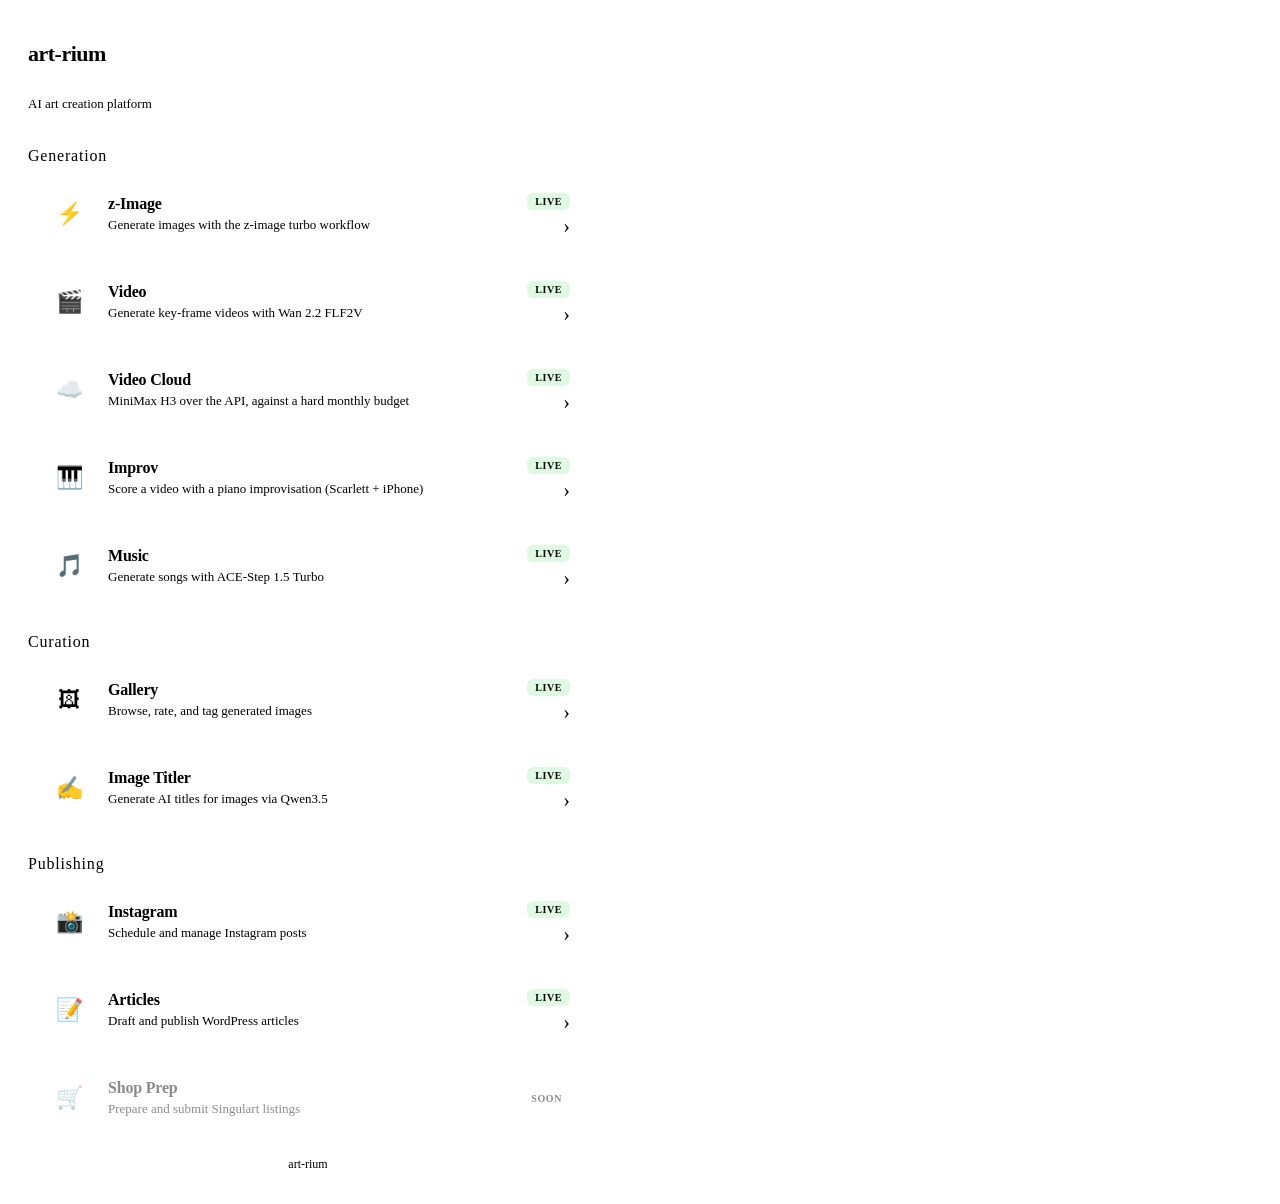
==== frontends/dashboard/index.html @ 9221c1ec "Apply the wand and the grain to the upscale, not underneath it The gallery's three post-passes stack" ====
<!DOCTYPE html>
<html lang="en">
<head>
  <meta charset="UTF-8">
  <meta name="viewport" content="width=device-width, initial-scale=1.0, viewport-fit=cover">
  <meta name="theme-color" content="#0a0a0c">
  <meta name="apple-mobile-web-app-capable" content="yes">
  <meta name="apple-mobile-web-app-status-bar-style" content="black-translucent">
  <meta name="apple-mobile-web-app-title" content="art-rium">
  <title>art-rium</title>
  <link rel="manifest" href="manifest.json">
  <link rel="stylesheet" href="/shared/shared.css">
  <style>
    .app {
      min-height: 100dvh;
      max-width: 600px;
      padding-bottom: calc(env(safe-area-inset-bottom) + 24px);
    }

    /* ── Header (delta from shared.css defaults — no divider on the hub page) ── */
    header {
      justify-content: space-between;
      padding: 18px 20px 14px;
      border-bottom: none;
    }

    .header-brand { display: flex; flex-direction: column; gap: 2px; }
    .header-brand h1 { font-size: 22px; font-weight: 800; letter-spacing: -0.5px; }
    .header-brand p  { font-size: 13px; color: var(--text-dim); }

    /* ── Main ── */
    main {
      flex: 1;
      padding: 8px 20px 0;
      display: flex;
      flex-direction: column;
      gap: 28px;
    }

    /* ── Section (delta from shared.css defaults) ── */
    .section-label { letter-spacing: 0.8px; margin-bottom: 10px; }

    /* ── Tool card ── */
    .tools-list { display: flex; flex-direction: column; gap: 10px; }

    .tool-card {
      display: flex;
      align-items: center;
      gap: 16px;
      background: var(--surface);
      border: 1.5px solid var(--border);
      border-radius: var(--radius);
      padding: 16px 18px;
      text-decoration: none;
      color: inherit;
      transition: border-color 0.15s, background 0.15s;
      -webkit-tap-highlight-color: transparent;
    }

    .tool-card.active {
      cursor: pointer;
      border-color: var(--border);
    }
    .tool-card.active:active {
      background: var(--surface2);
      border-color: var(--accent);
    }

    .tool-card.soon {
      opacity: 0.45;
      cursor: default;
    }

    .tool-icon {
      width: 46px; height: 46px;
      border-radius: 12px;
      display: flex; align-items: center; justify-content: center;
      font-size: 22px;
      background: var(--surface2);
      border: 1px solid var(--border);
      flex-shrink: 0;
      transition: background 0.15s, border-color 0.15s;
    }
    /* Active cards: subtle accent tint instead of a solid orange block. */
    .tool-card.active .tool-icon {
      background: var(--accent-soft);
      border-color: var(--accent-border);
    }

    .tool-body { flex: 1; min-width: 0; }
    .tool-name {
      font-size: 16px;
      font-weight: 700;
      letter-spacing: -0.2px;
      margin-bottom: 3px;
    }
    .tool-desc {
      font-size: 13px;
      color: var(--text-dim);
      line-height: 1.4;
    }

    .tool-meta { flex-shrink: 0; display: flex; flex-direction: column; align-items: flex-end; gap: 6px; }

    .badge {
      font-size: 10px;
      font-weight: 700;
      text-transform: uppercase;
      letter-spacing: 0.6px;
      padding: 3px 8px;
      border-radius: 6px;
    }
    .badge.live { background: rgba(50,215,75,0.15); color: var(--green); }
    .badge.soon { background: var(--surface2); color: var(--text-dim); }

    .tool-arrow {
      font-size: 20px;
      color: var(--accent);
      font-weight: 300;
      line-height: 1;
    }

    /* ── Footer ── */
    footer {
      padding: 20px 20px 0;
      font-size: 12px;
      color: var(--text-dim);
      text-align: center;
    }

    /* ── Comfy progress strip ── */
    #comfy-strip {
      display: none;
      flex-direction: column;
      gap: 5px;
      padding: 8px 20px 10px;
      border-bottom: 1px solid var(--border);
      flex-shrink: 0;
    }
    #comfy-strip.show { display: flex; }
    .comfy-row {
      display: flex;
      justify-content: space-between;
      align-items: center;
    }
    #comfy-label { font-size: 13px; color: var(--text-dim); font-weight: 500; }
    #comfy-steps { font-size: 12px; color: var(--text-dim); font-variant-numeric: tabular-nums; }
    .comfy-track { height: 2px; background: var(--surface2); border-radius: 2px; overflow: hidden; }
    #comfy-bar   { height: 100%; background: var(--accent); border-radius: 2px; width: 0%; transition: width 0.35s ease; }

    /* ── Auth panel ── */
    #auth-panel {
      display: none;
      background: var(--surface);
      border: 1.5px solid var(--border);
      border-radius: var(--radius);
      padding: 18px 20px;
      gap: 12px;
      flex-direction: column;
    }
    #auth-panel.show { display: flex; }
    #auth-panel h2 { font-size: 15px; font-weight: 600; }
    #auth-panel p  { font-size: 13px; color: var(--text-dim); line-height: 1.5; }

    .field { display: flex; flex-direction: column; gap: 7px; }
    .field label {
      font-size: 11px; font-weight: 700; color: var(--text-dim);
      text-transform: uppercase; letter-spacing: 0.7px;
    }
    .field input[type="password"] {
      width: 100%; background: var(--surface2); border: 1.5px solid var(--border);
      border-radius: 10px; color: var(--text); font-size: 16px;
      padding: 13px 14px; outline: none; font-family: inherit;
      transition: border-color 0.2s; -webkit-appearance: none;
    }
    .field input[type="password"]:focus { border-color: var(--accent); }

    .connect-btn {
      padding: 13px 16px; border-radius: var(--radius-pill);
      border: none; background: var(--accent);
      color: var(--on-accent); font-size: 15px; font-weight: 700;
      cursor: pointer; font-family: inherit; transition: all 0.13s;
      -webkit-tap-highlight-color: transparent;
    }
    .connect-btn:active { transform: scale(0.97); }
  </style>
</head>
<body>
<div class="app">

  <header>
    <div class="header-brand">
      <h1>art-rium</h1>
      <p>AI art creation platform</p>
    </div>
    <div class="dot" id="dot" style="opacity:0"></div>
  </header>

  <!-- Comfy progress strip — visible during active generation -->
  <div id="comfy-strip">
    <div class="comfy-row">
      <span id="comfy-label">Generating…</span>
      <span id="comfy-steps"></span>
    </div>
    <div class="comfy-track"><div id="comfy-bar"></div></div>
  </div>

  <main>

    <!-- API connection panel — shown when auth is required and key is not set -->
    <div id="auth-panel">
      <h2>API Key Required</h2>
      <p>Enter the API key from your server's <code>.env</code> file to connect all tools.</p>
      <div class="field">
        <label>API Key</label>
        <input type="password" id="api-key-input" placeholder="paste key here"
               autocomplete="off" autocorrect="off" spellcheck="false">
      </div>
      <button class="connect-btn" onclick="saveApiKey()">Connect</button>
    </div>

    <section>
      <div class="section-label">Generation</div>
      <div class="tools-list">

        <a class="tool-card active" href="/tools/z-image/">
          <div class="tool-icon">⚡</div>
          <div class="tool-body">
            <div class="tool-name">z-Image</div>
            <div class="tool-desc">Generate images with the z-image turbo workflow</div>
          </div>
          <div class="tool-meta">
            <span class="badge live">Live</span>
            <span class="tool-arrow">›</span>
          </div>
        </a>

        <a class="tool-card active" href="/tools/video/">
          <div class="tool-icon">🎬</div>
          <div class="tool-body">
            <div class="tool-name">Video</div>
            <div class="tool-desc">Generate key-frame videos with Wan 2.2 FLF2V</div>
          </div>
          <div class="tool-meta">
            <span class="badge live">Live</span>
            <span class="tool-arrow">›</span>
          </div>
        </a>

        <a class="tool-card active" href="/tools/video-api/">
          <div class="tool-icon">☁️</div>
          <div class="tool-body">
            <div class="tool-name">Video Cloud</div>
            <div class="tool-desc">MiniMax H3 over the API, against a hard monthly budget</div>
          </div>
          <div class="tool-meta">
            <span class="badge live">Live</span>
            <span class="tool-arrow">›</span>
          </div>
        </a>

        <a class="tool-card active" href="/tools/improv/">
          <div class="tool-icon">🎹</div>
          <div class="tool-body">
            <div class="tool-name">Improv</div>
            <div class="tool-desc">Score a video with a piano improvisation (Scarlett + iPhone)</div>
          </div>
          <div class="tool-meta">
            <span class="badge live">Live</span>
            <span class="tool-arrow">›</span>
          </div>
        </a>

        <a class="tool-card active" href="/tools/music/">
          <div class="tool-icon">🎵</div>
          <div class="tool-body">
            <div class="tool-name">Music</div>
            <div class="tool-desc">Generate songs with ACE-Step 1.5 Turbo</div>
          </div>
          <div class="tool-meta">
            <span class="badge live">Live</span>
            <span class="tool-arrow">›</span>
          </div>
        </a>

      </div>
    </section>

    <section>
      <div class="section-label">Curation</div>
      <div class="tools-list">

        <a class="tool-card active" href="/tools/gallery/">
          <div class="tool-icon">🖼</div>
          <div class="tool-body">
            <div class="tool-name">Gallery</div>
            <div class="tool-desc">Browse, rate, and tag generated images</div>
          </div>
          <div class="tool-meta">
            <span class="badge live">Live</span>
            <span class="tool-arrow">›</span>
          </div>
        </a>

        <a class="tool-card active" href="/tools/titler/">
          <div class="tool-icon">✍️</div>
          <div class="tool-body">
            <div class="tool-name">Image Titler</div>
            <div class="tool-desc">Generate AI titles for images via Qwen3.5</div>
          </div>
          <div class="tool-meta">
            <span class="badge live">Live</span>
            <span class="tool-arrow">›</span>
          </div>
        </a>

      </div>
    </section>

    <section>
      <div class="section-label">Publishing</div>
      <div class="tools-list">

        <a class="tool-card active" href="/tools/instagram/">
          <div class="tool-icon">📸</div>
          <div class="tool-body">
            <div class="tool-name">Instagram</div>
            <div class="tool-desc">Schedule and manage Instagram posts</div>
          </div>
          <div class="tool-meta">
            <span class="badge live">Live</span>
            <span class="tool-arrow">›</span>
          </div>
        </a>

        <a class="tool-card active" href="/tools/articles/">
          <div class="tool-icon">📝</div>
          <div class="tool-body">
            <div class="tool-name">Articles</div>
            <div class="tool-desc">Draft and publish WordPress articles</div>
          </div>
          <div class="tool-meta">
            <span class="badge live">Live</span>
            <span class="tool-arrow">›</span>
          </div>
        </a>

        <div class="tool-card soon">
          <div class="tool-icon">🛒</div>
          <div class="tool-body">
            <div class="tool-name">Shop Prep</div>
            <div class="tool-desc">Prepare and submit Singulart listings</div>
          </div>
          <div class="tool-meta">
            <span class="badge soon">Soon</span>
          </div>
        </div>

      </div>
    </section>

  </main>

  <footer>art-rium</footer>

</div>

<script src="/shared/shared.js"></script>
<script>
const $ = (id) => document.getElementById(id);
const setText = (id, t) => { const el = $(id); if (el) el.textContent = t; };

const state = {
  clientId: ArtRium.getClientId(),
  apiKey:   ArtRium.getApiKey(),
};

// ── Auth panel ───────────────────────────────────────────────────────────────
const showAuthPanel = () => $('auth-panel').classList.add('show');
const hideAuthPanel = () => $('auth-panel').classList.remove('show');

let wsConn;

const saveApiKey = () => {
  const val = $('api-key-input').value.trim();
  if (!val) return;
  state.apiKey = val;
  ArtRium.saveApiKey(val);
  hideAuthPanel();
  wsConn.reconnect();
};

// ── Comfy progress strip ─────────────────────────────────────────────────────
let stripHideTimer = null;
const strip = {
  show: () => { clearTimeout(stripHideTimer); $('comfy-strip').classList.add('show'); },
  hide: (delay = 0) => {
    clearTimeout(stripHideTimer);
    stripHideTimer = setTimeout(() => $('comfy-strip').classList.remove('show'), delay);
  },
  setLabel: (t) => setText('comfy-label', t),
  setSteps: (t) => setText('comfy-steps', t),
  setBar: (pct) => { $('comfy-bar').style.width = pct + '%'; },
  reset: () => { strip.setBar(0); strip.setSteps(''); },
  done: () => {
    strip.setLabel('Done ✓');
    strip.setBar(100);
    strip.setSteps('');
    strip.hide(2200);
  },
};

// ── WS message handler ───────────────────────────────────────────────────────
const handleMsg = (msg) => {
  const { type, data } = msg;
  if (type === 'batch_start') {
    strip.show();
    strip.reset();
    strip.setLabel(data.total > 1 ? `Image ${data.index} / ${data.total}` : 'Generating…');
  } else if (type === 'progress') {
    strip.show();
    strip.setBar(Math.round((data.value / data.max) * 100));
    strip.setSteps(`${data.value} / ${data.max}`);
  } else if (type === 'executing') {
    strip.show();
    // `label` comes from the server, which knows the submitted workflow —
    // node ids on their own are workflow-local and unreadable here.
    if (data.node) strip.setLabel(data.label || 'Generating…');
  } else if (type === 'image_ready') {
    strip.done();
  } else if (type === 'execution_error') {
    strip.setLabel('Generation failed');
    strip.hide(3000);
  }
};

// ── Init ─────────────────────────────────────────────────────────────────────
window.addEventListener('load', async () => {
  // Check if auth is required before connecting
  try {
    const headers = state.apiKey ? { 'X-API-Key': state.apiKey } : {};
    const r = await fetch('/api/health', { headers });
    if (r.ok) {
      const d = await r.json();
      if (d.auth_required && !state.apiKey) showAuthPanel();
    }
  } catch (_) {}

  const dot = $('dot');
  dot.style.opacity = '1';

  wsConn = ArtRium.connectWs({
    clientId:      state.clientId,
    getApiKey:     () => state.apiKey,
    onMessage:     handleMsg,
    onConnecting:  () => ArtRium.setDot('connecting'),
    onConnected:   () => ArtRium.setDot('connected'),
    onDisconnected:() => ArtRium.setDot('disconnected'),
    on4001: () => {
      state.apiKey = '';
      ArtRium.clearApiKey();
      showAuthPanel();
    },
  });

  if ('serviceWorker' in navigator) {
    navigator.serviceWorker.register('sw.js').catch(() => {});
  }
});
</script>

</body>
</html>
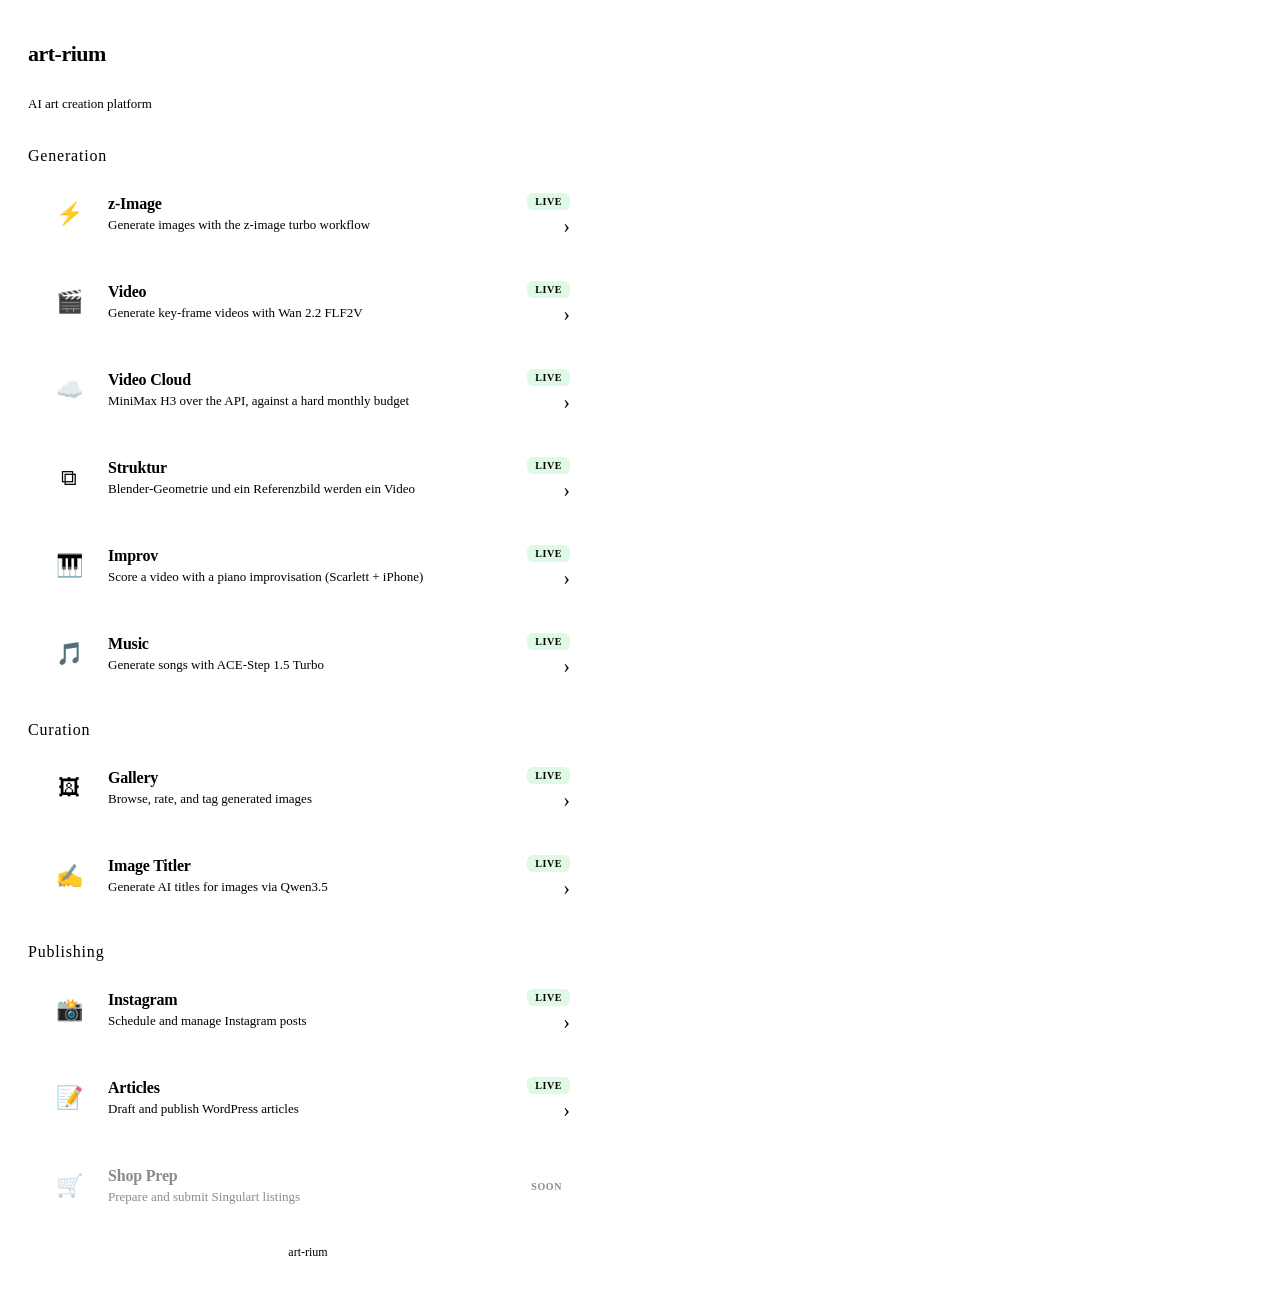
==== commit 5dd7f382: "Cut the clips to the song, and stop the structure render halfway to look Three things that share too" ====
--- a/frontends/dashboard/index.html
+++ b/frontends/dashboard/index.html
@@ -252,6 +252,18 @@
           <div class="tool-body">
             <div class="tool-name">Video Cloud</div>
             <div class="tool-desc">MiniMax H3 over the API, against a hard monthly budget</div>
+          </div>
+          <div class="tool-meta">
+            <span class="badge live">Live</span>
+            <span class="tool-arrow">›</span>
+          </div>
+        </a>
+
+        <a class="tool-card active" href="/tools/vace/">
+          <div class="tool-icon">⧉</div>
+          <div class="tool-body">
+            <div class="tool-name">Struktur</div>
+            <div class="tool-desc">Blender-Geometrie und ein Referenzbild werden ein Video</div>
           </div>
           <div class="tool-meta">
             <span class="badge live">Live</span>
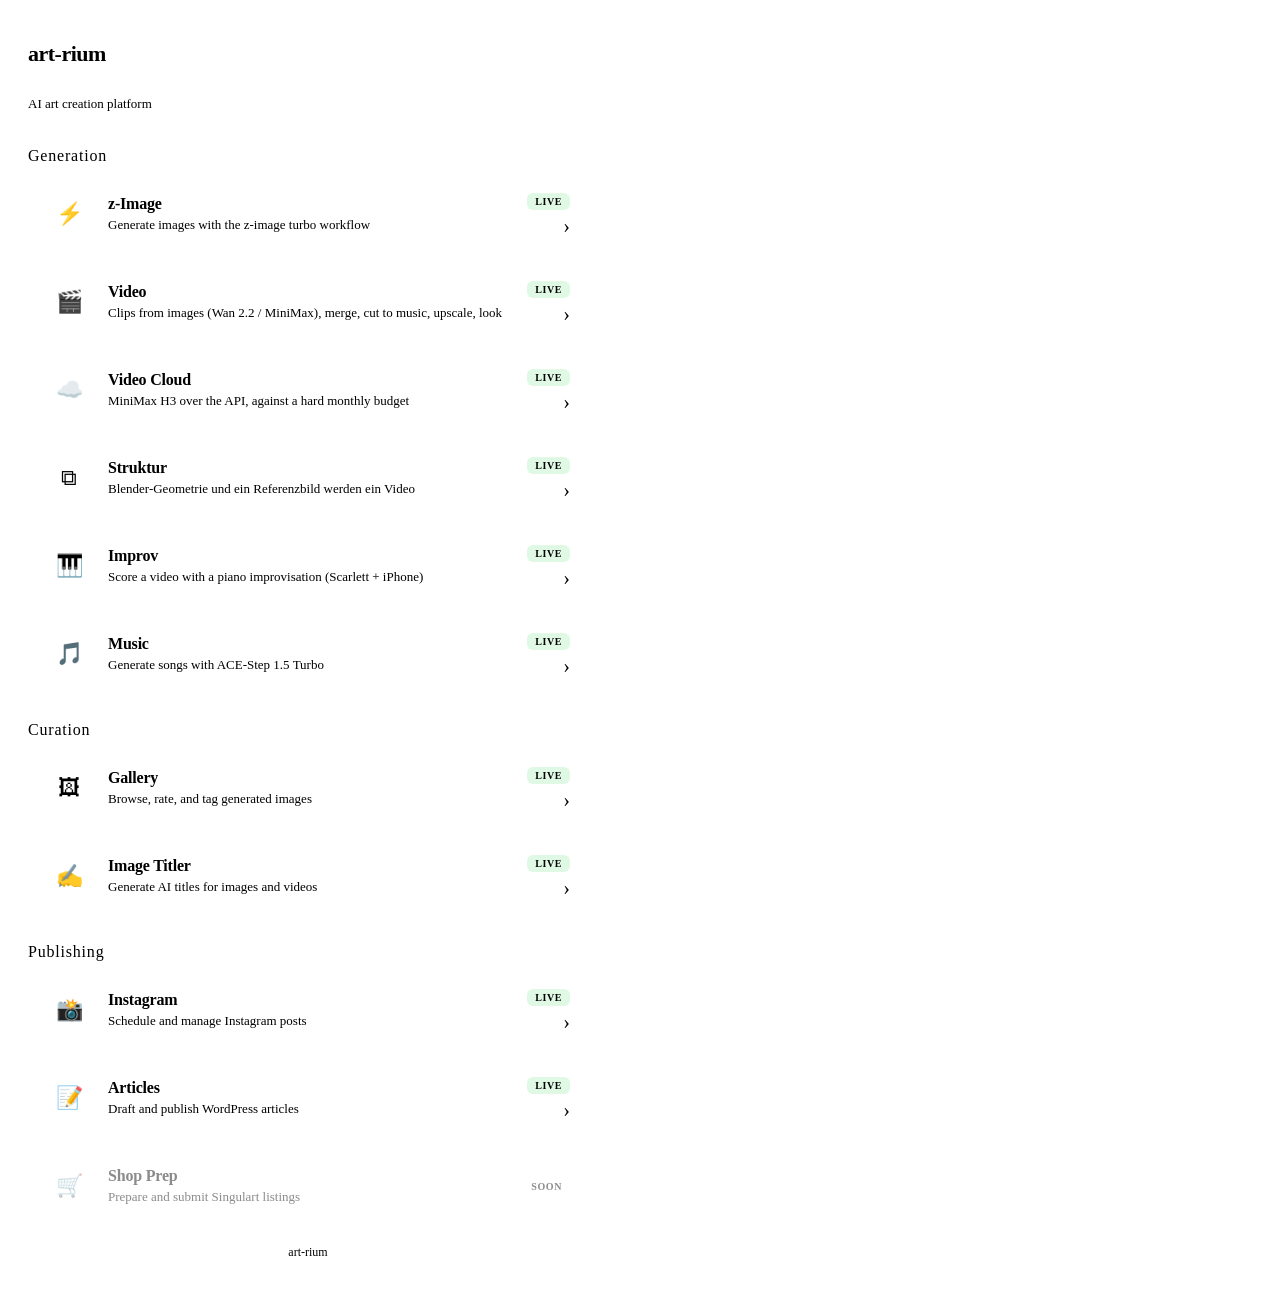
==== commit 29ddd7d2: "Simplify the video tool and unify collapsible UI across tools with a shared .fold The video form and" ====
--- a/frontends/dashboard/index.html
+++ b/frontends/dashboard/index.html
@@ -239,7 +239,7 @@
           <div class="tool-icon">🎬</div>
           <div class="tool-body">
             <div class="tool-name">Video</div>
-            <div class="tool-desc">Generate key-frame videos with Wan 2.2 FLF2V</div>
+            <div class="tool-desc">Clips from images (Wan 2.2 / MiniMax), merge, cut to music, upscale, look</div>
           </div>
           <div class="tool-meta">
             <span class="badge live">Live</span>
@@ -318,7 +318,7 @@
           <div class="tool-icon">✍️</div>
           <div class="tool-body">
             <div class="tool-name">Image Titler</div>
-            <div class="tool-desc">Generate AI titles for images via Qwen3.5</div>
+            <div class="tool-desc">Generate AI titles for images and videos</div>
           </div>
           <div class="tool-meta">
             <span class="badge live">Live</span>
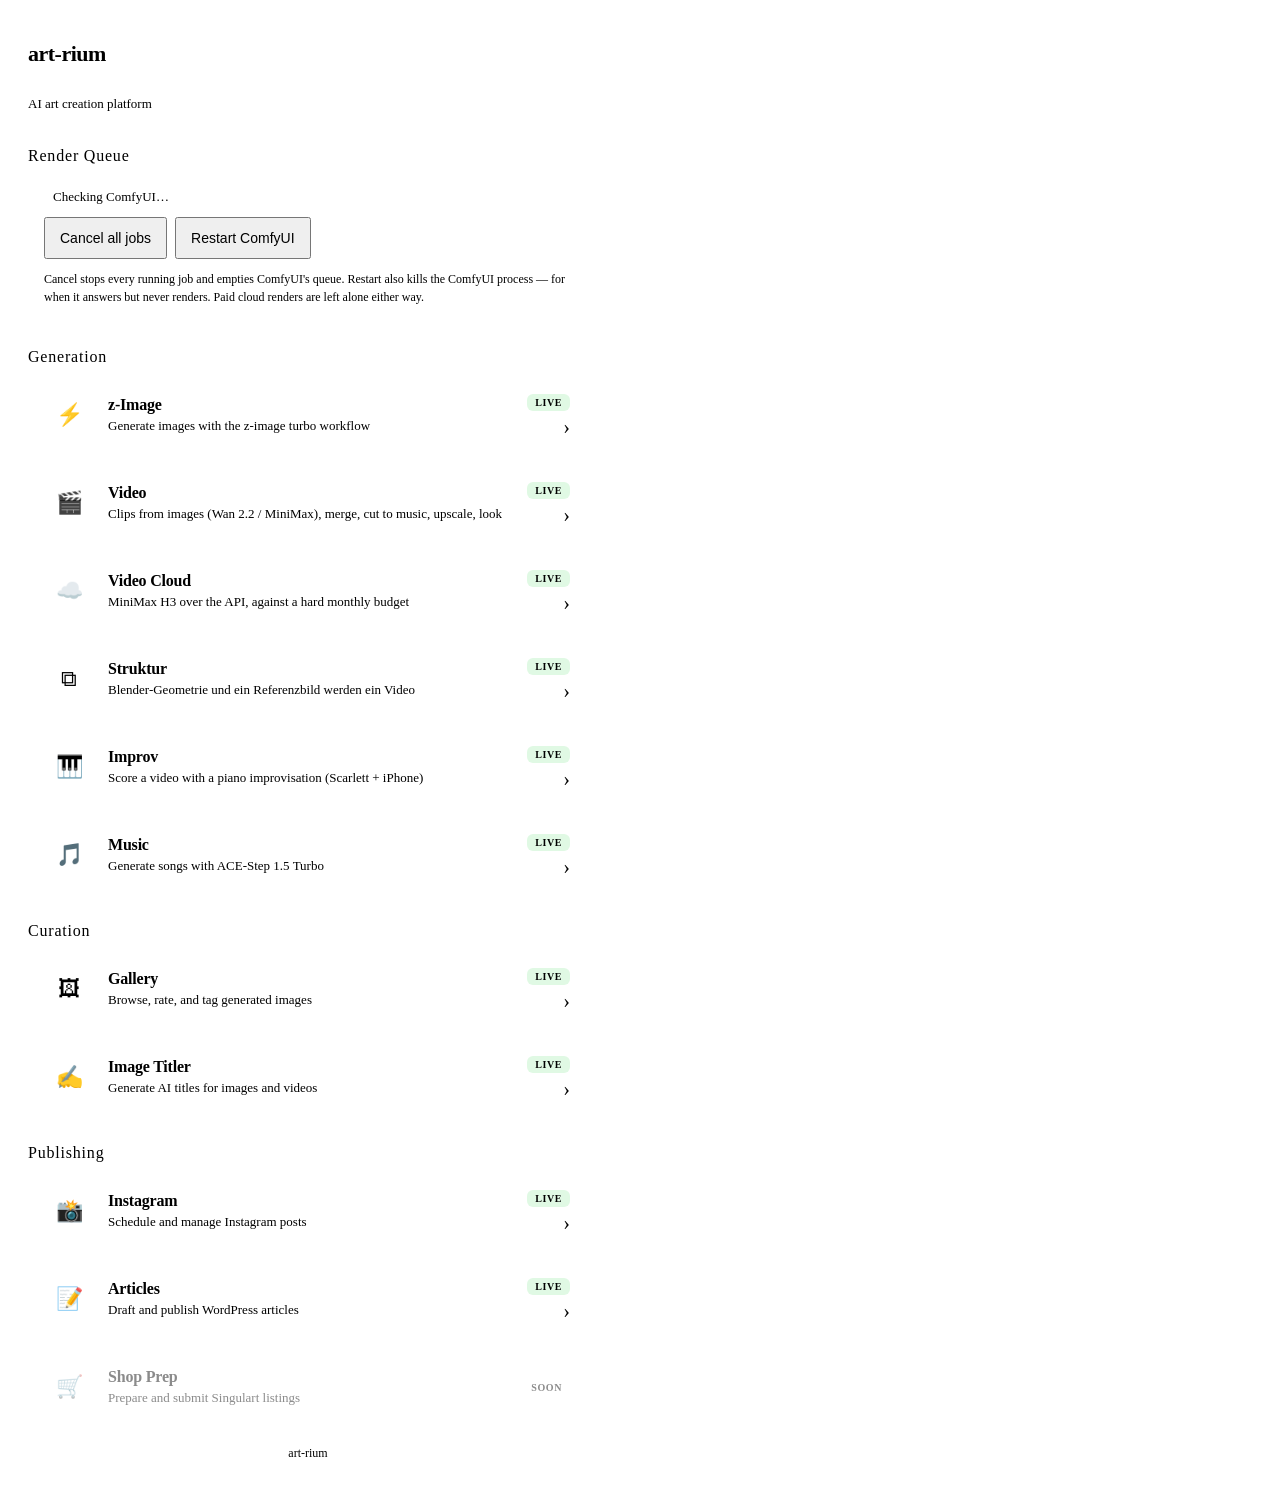
==== commit 9a81f821: "Let piano recordings drive the Schichtenschnitt, label cloud posts as AI, and make cancelling a job " ====
--- a/frontends/dashboard/index.html
+++ b/frontends/dashboard/index.html
@@ -148,6 +148,25 @@
     .comfy-track { height: 2px; background: var(--surface2); border-radius: 2px; overflow: hidden; }
     #comfy-bar   { height: 100%; background: var(--accent); border-radius: 2px; width: 0%; transition: width 0.35s ease; }
 
+    /* ── System panel ── */
+    .system-panel {
+      background: var(--surface);
+      border: 1.5px solid var(--border);
+      border-radius: var(--radius);
+      padding: 14px 16px;
+      display: flex;
+      flex-direction: column;
+      gap: 12px;
+    }
+    .system-state {
+      display: flex; align-items: center; gap: 9px;
+      font-size: 13px; color: var(--text-dim);
+    }
+    .system-state b { color: var(--text); font-weight: 600; }
+    .system-actions { display: flex; gap: 8px; }
+    .system-actions .btn { padding: 11px 14px; font-size: 14px; }
+    .system-note { font-size: 12px; color: var(--text-faint); line-height: 1.45; }
+
     /* ── Auth panel ── */
     #auth-panel {
       display: none;
@@ -219,6 +238,27 @@
       <button class="connect-btn" onclick="saveApiKey()">Connect</button>
     </div>
 
+    <!-- Render queue — the escape hatches, on the hub rather than in a tool,
+         because you reach for them when you no longer trust the tool. -->
+    <section>
+      <div class="section-label">Render Queue</div>
+      <div class="system-panel">
+        <div class="system-state">
+          <span class="dot connecting" id="queue-dot"></span>
+          <span id="queue-state">Checking ComfyUI…</span>
+        </div>
+        <div class="system-actions">
+          <button class="btn danger" id="cancel-all-btn" onclick="cancelAllJobs()">Cancel all jobs</button>
+          <button class="btn" id="restart-comfy-btn" onclick="restartComfy()">Restart ComfyUI</button>
+        </div>
+        <div class="system-note">
+          Cancel stops every running job and empties ComfyUI's queue. Restart
+          also kills the ComfyUI process — for when it answers but never
+          renders. Paid cloud renders are left alone either way.
+        </div>
+      </div>
+    </section>
+
     <section>
       <div class="section-label">Generation</div>
       <div class="tools-list">
@@ -376,6 +416,8 @@
   <footer>art-rium</footer>
 
 </div>
+
+<div id="toast"></div>
 
 <script src="/shared/shared.js"></script>
 <script>
@@ -446,6 +488,117 @@
   }
 };
 
+// ── Render queue ─────────────────────────────────────────────────────────────
+const api = (url, opts) => ArtRium.apiFetch(url, opts, state.apiKey, () => {
+  state.apiKey = '';
+  ArtRium.clearApiKey();
+  showAuthPanel();
+});
+
+const QUEUE_POLL_MS = 15000;
+let queuePollTimer = null;
+let queueBusy = false;      // an action is in flight — don't let a poll overwrite its label
+
+const setQueueState = (text, dotClass) => {
+  setText('queue-state', text);
+  $('queue-dot').className = 'dot' + (dotClass ? ' ' + dotClass : '');
+};
+
+const setQueueButtons = (disabled) => {
+  $('cancel-all-btn').disabled = disabled;
+  $('restart-comfy-btn').disabled = disabled;
+};
+
+async function refreshQueue() {
+  if (queueBusy) return;
+  try {
+    const d = await (await api('/api/system/comfy')).json();
+    if (queueBusy) return;
+    if (!d.reachable) {
+      setQueueState(`ComfyUI unreachable (${d.host})`, 'disconnected');
+      return;
+    }
+    // Three numbers, because they fail independently: ComfyUI can be idle
+    // while a job is deep in an ffmpeg pass, and a queue with entries but no
+    // jobs behind it is exactly the leftover this panel exists to clear.
+    const busy = d.running + d.pending + d.jobs;
+    const parts = [];
+    if (d.running) parts.push(`${d.running} rendering`);
+    if (d.pending) parts.push(`${d.pending} queued`);
+    if (d.jobs)    parts.push(`${d.jobs} job${d.jobs === 1 ? '' : 's'}`);
+    setQueueState(busy ? parts.join(' · ') : 'ComfyUI idle', busy ? 'connecting' : 'connected');
+  } catch (_) {
+    if (!queueBusy) setQueueState('Queue status unavailable', 'disconnected');
+  }
+}
+
+const startQueuePolling = () => {
+  clearInterval(queuePollTimer);
+  refreshQueue();
+  queuePollTimer = setInterval(() => {
+    if (document.visibilityState === 'visible') refreshQueue();
+  }, QUEUE_POLL_MS);
+};
+
+async function cancelAllJobs() {
+  if (!confirm('Cancel every running job and empty ComfyUI\'s queue?\n\nUnfinished renders are lost. Clips already rendered are kept.')) return;
+  queueBusy = true;
+  setQueueButtons(true);
+  setQueueState('Cancelling…', 'connecting');
+  try {
+    const d = await (await api('/api/system/jobs/cancel', {method: 'POST'})).json();
+    const n = (d.tasks_cancelled || []).length;
+    const q = (d.comfy && d.comfy.cleared) || 0;
+    ArtRium.toast(`Cancelled ${n} job${n === 1 ? '' : 's'}, dropped ${q} queued prompt${q === 1 ? '' : 's'}`);
+  } catch (e) {
+    ArtRium.toast(e.message || 'Cancel failed', true);
+  } finally {
+    queueBusy = false;
+    setQueueButtons(false);
+    refreshQueue();
+  }
+}
+
+async function restartComfy() {
+  if (!confirm('Restart ComfyUI?\n\nEvery running job is cancelled first, then the process is killed and started again. It takes about a minute to come back.')) return;
+  queueBusy = true;
+  setQueueButtons(true);
+  setQueueState('Restarting ComfyUI…', 'connecting');
+  try {
+    await api('/api/system/comfy/restart', {method: 'POST'});
+    ArtRium.toast('ComfyUI restarting — waiting for it to come back…');
+    // The endpoint returns as soon as the launch is issued; ComfyUI itself
+    // needs the better part of a minute to bind its port and load nodes.
+    await waitForComfy();
+  } catch (e) {
+    ArtRium.toast(e.message || 'Restart failed', true);
+    queueBusy = false;
+    setQueueButtons(false);
+    refreshQueue();
+  }
+}
+
+async function waitForComfy(attempts = 40, delayMs = 3000) {
+  for (let i = 0; i < attempts; i++) {
+    await new Promise(r => setTimeout(r, delayMs));
+    try {
+      const d = await (await api('/api/system/comfy')).json();
+      if (d.reachable) {
+        queueBusy = false;
+        setQueueButtons(false);
+        ArtRium.toast('ComfyUI is back');
+        refreshQueue();
+        return;
+      }
+    } catch (_) { /* still down — keep waiting */ }
+    setQueueState(`Restarting ComfyUI… (${(i + 1) * delayMs / 1000}s)`, 'connecting');
+  }
+  queueBusy = false;
+  setQueueButtons(false);
+  ArtRium.toast('ComfyUI did not come back — check its window', true);
+  refreshQueue();
+}
+
 // ── Init ─────────────────────────────────────────────────────────────────────
 window.addEventListener('load', async () => {
   // Check if auth is required before connecting
@@ -475,6 +628,13 @@
     },
   });
 
+  startQueuePolling();
+  // A phone that was in another app for an hour comes back to a stale count;
+  // the interval alone would leave it wrong until its next tick.
+  document.addEventListener('visibilitychange', () => {
+    if (document.visibilityState === 'visible') refreshQueue();
+  });
+
   if ('serviceWorker' in navigator) {
     navigator.serviceWorker.register('sw.js').catch(() => {});
   }
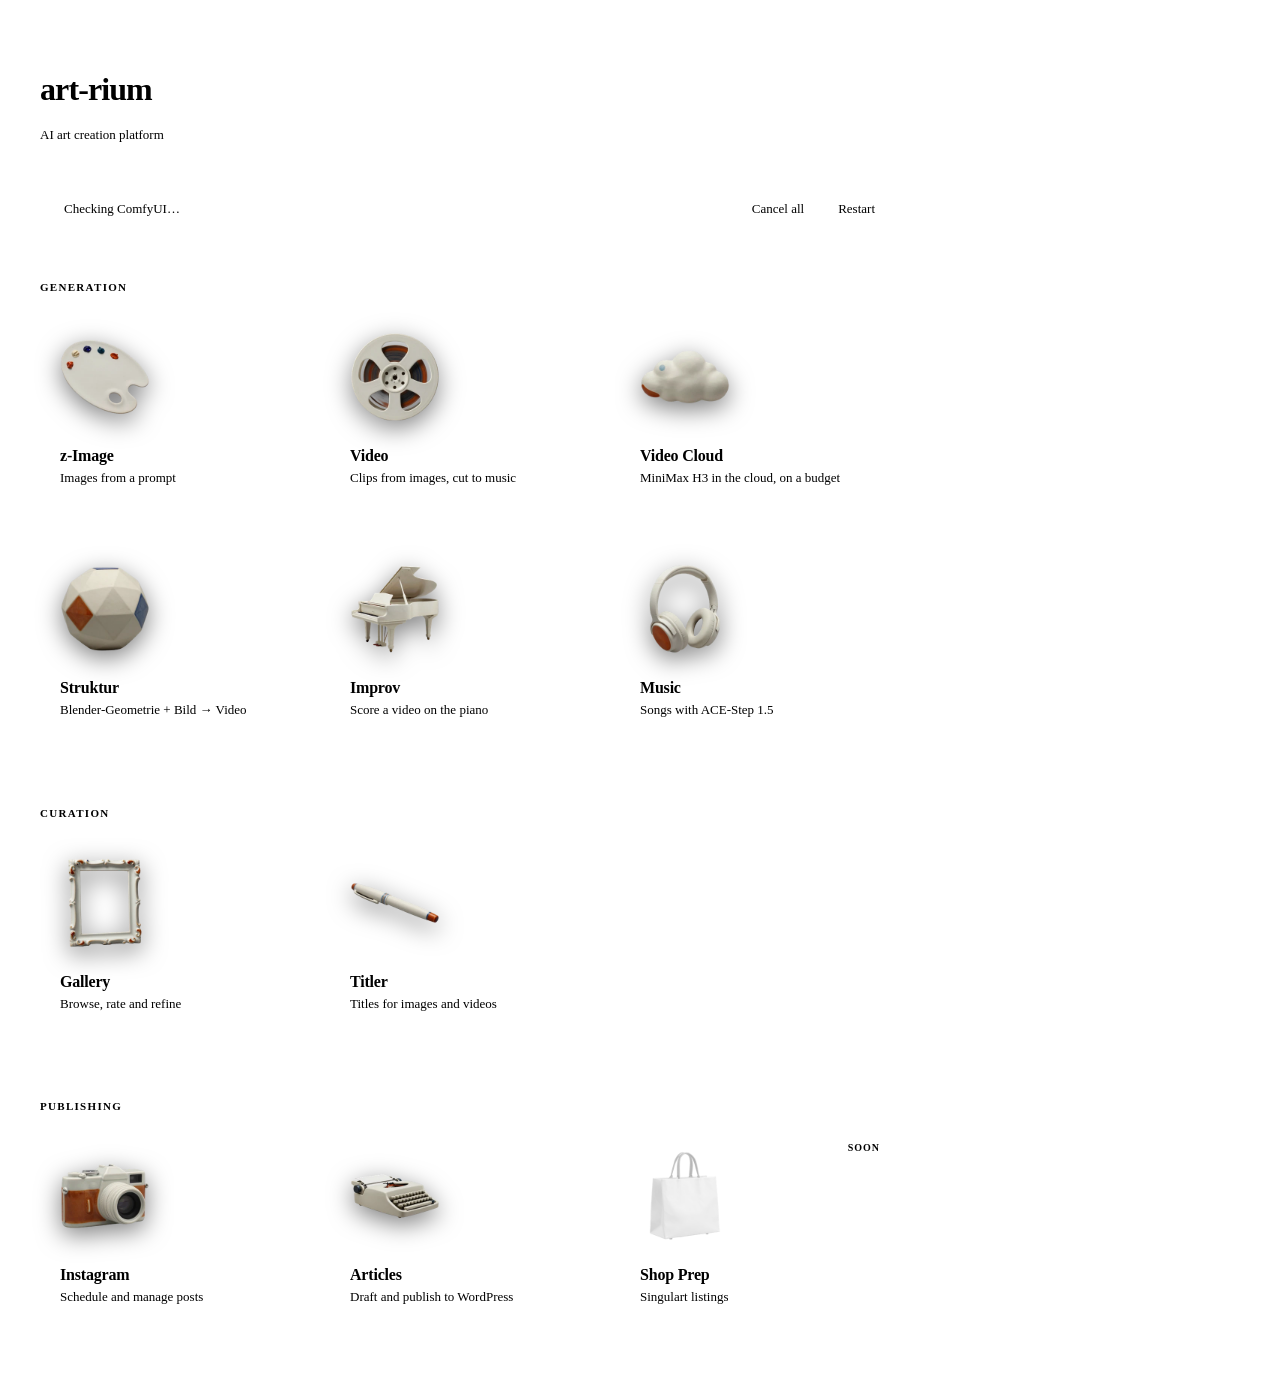
==== commit e7ffc1c2: "Give the hub AI-painted icons and a minimalist frameless redesign scripts/ui_icons.py ports the stic" ====
--- a/frontends/dashboard/index.html
+++ b/frontends/dashboard/index.html
@@ -13,172 +13,173 @@
   <style>
     .app {
       min-height: 100dvh;
-      max-width: 600px;
-      padding-bottom: calc(env(safe-area-inset-bottom) + 24px);
+      max-width: 920px;
+      padding-bottom: calc(env(safe-area-inset-bottom) + 40px);
     }
 
     /* ── Header (delta from shared.css defaults — no divider on the hub page) ── */
     header {
       justify-content: space-between;
-      padding: 18px 20px 14px;
+      align-items: flex-end;
+      padding: 30px 20px 22px;
       border-bottom: none;
     }
-
-    .header-brand { display: flex; flex-direction: column; gap: 2px; }
-    .header-brand h1 { font-size: 22px; font-weight: 800; letter-spacing: -0.5px; }
-    .header-brand p  { font-size: 13px; color: var(--text-dim); }
-
-    /* ── Main ── */
+    .brand h1 { font-size: 27px; font-weight: 800; letter-spacing: -0.9px; line-height: 1; }
+    .brand p  { font-size: 13px; color: var(--text-dim); margin-top: 7px; }
+    /* The server connection only speaks up when it is not fine — while
+       connected, the queue line below already says all is well. */
+    header .dot { margin-bottom: 4px; }
+    header .dot.connected { visibility: hidden; }
+
     main {
       flex: 1;
-      padding: 8px 20px 0;
+      padding: 0 20px;
       display: flex;
       flex-direction: column;
-      gap: 28px;
-    }
-
-    /* ── Section (delta from shared.css defaults) ── */
-    .section-label { letter-spacing: 0.8px; margin-bottom: 10px; }
-
-    /* ── Tool card ── */
-    .tools-list { display: flex; flex-direction: column; gap: 10px; }
-
-    .tool-card {
-      display: flex;
-      align-items: center;
-      gap: 16px;
-      background: var(--surface);
-      border: 1.5px solid var(--border);
-      border-radius: var(--radius);
-      padding: 16px 18px;
+      gap: 34px;
+    }
+
+    /* ── Group label: small caps with a hairline running out to the edge ── */
+    .group {
+      display: flex; align-items: center; gap: 14px;
+      font-size: 11px; font-weight: 700; color: var(--text-faint);
+      text-transform: uppercase; letter-spacing: 1.3px;
+      margin-bottom: 14px;
+    }
+    .group::after { content: ''; flex: 1; height: 1px; background: var(--border); }
+
+    /* ── Tool tiles ──
+       The icon is the tile. Its objects are painted with scripts/ui_icons.py,
+       cut out and trimmed to the same square, so they stand free on the card —
+       no frame, just a soft shadow under them to lift them off the surface. */
+    .tools {
+      display: grid;
+      grid-template-columns: repeat(2, minmax(0, 1fr));
+      gap: 12px;
+    }
+    .tool {
+      position: relative;
+      display: flex; flex-direction: column; align-items: flex-start;
+      padding: 18px 16px 16px;
+      /* A whisper of top light, like a lit plinth. */
+      background: linear-gradient(180deg, rgba(255, 255, 255, 0.025), transparent 55%), var(--surface);
+      border: 1px solid var(--border);
+      border-radius: var(--radius-lg);
+      color: inherit;
       text-decoration: none;
-      color: inherit;
-      transition: border-color 0.15s, background 0.15s;
       -webkit-tap-highlight-color: transparent;
-    }
-
-    .tool-card.active {
+      transition: background 0.2s, border-color 0.2s, transform 0.12s;
+    }
+    .tool-icon {
+      display: block;
+      width: 76px; height: 76px;
+      margin: 0 0 18px -3px;
+      filter: drop-shadow(0 7px 12px rgba(0, 0, 0, 0.5));
+      -webkit-user-drag: none;
+      transition: transform 0.3s cubic-bezier(0.2, 0.8, 0.2, 1);
+    }
+    .tool-name { font-size: 15px; font-weight: 650; letter-spacing: -0.2px; }
+    .tool-desc {
+      margin-top: 4px;
+      font-size: 12.5px; line-height: 1.4; color: var(--text-dim);
+      display: -webkit-box; -webkit-line-clamp: 2; -webkit-box-orient: vertical;
+      overflow: hidden;
+      min-height: 2.8em;    /* always two lines, so a row never has a short tile */
+    }
+    /* The one place the accent shows on a tile: a quiet arrow on hover. */
+    .tool::after {
+      content: '→';
+      position: absolute; top: 16px; right: 16px;
+      font-size: 15px; color: var(--accent);
+      opacity: 0; transform: translateX(-4px);
+      transition: opacity 0.2s, transform 0.2s;
+    }
+    a.tool:active { transform: scale(0.98); background: var(--surface2); }
+    @media (hover: hover) {
+      a.tool:hover { background: var(--surface2); border-color: var(--border-strong); }
+      a.tool:hover .tool-icon { transform: translateY(-3px) scale(1.04); }
+      a.tool:hover::after { opacity: 1; transform: none; }
+    }
+
+    .tool.soon { cursor: default; }
+    .tool.soon .tool-icon { opacity: 0.35; filter: grayscale(1); }
+    .tool.soon .tool-name, .tool.soon .tool-desc { color: var(--text-faint); }
+    .tool.soon::after {
+      content: 'Soon'; opacity: 1; transform: none;
+      font-size: 10px; font-weight: 700; letter-spacing: 1px; text-transform: uppercase;
+      color: var(--text-faint);
+    }
+
+    @media (min-width: 720px) {
+      header { padding: 44px 32px 30px; }
+      .brand h1 { font-size: 32px; }
+      main { padding: 0 32px; gap: 40px; }
+      .tools { grid-template-columns: repeat(3, minmax(0, 1fr)); gap: 14px; }
+      .tool { padding: 22px 20px 20px; }
+      .tool-icon { width: 96px; height: 96px; margin-bottom: 22px; }
+      .tool-name { font-size: 16px; }
+      .tool-desc { font-size: 13px; }
+    }
+    @media (prefers-reduced-motion: reduce) {
+      .tool, .tool-icon, .tool::after { transition: none; }
+      a.tool:hover .tool-icon { transform: none; }
+    }
+
+    /* ── Render queue: one quiet status line ──
+       On the hub rather than in a tool, because you reach for it when you no
+       longer trust the tool. The confirm() dialogs carry the explanation. */
+    .queue {
+      display: flex; align-items: center; gap: 10px;
+      padding: 9px 9px 9px 14px;
+      border: 1px solid var(--border);
+      border-radius: var(--radius-pill);
+      font-size: 13px; color: var(--text-dim);
+    }
+    #queue-state { flex: 1; min-width: 0; white-space: nowrap; overflow: hidden; text-overflow: ellipsis; }
+    .queue-btn {
+      flex-shrink: 0;
+      padding: 6px 12px;
+      border-radius: var(--radius-pill);
+      border: 1px solid var(--border-strong);
+      background: none; color: var(--text-dim);
+      font: 600 12px var(--font);
       cursor: pointer;
-      border-color: var(--border);
-    }
-    .tool-card.active:active {
-      background: var(--surface2);
-      border-color: var(--accent);
-    }
-
-    .tool-card.soon {
-      opacity: 0.45;
-      cursor: default;
-    }
-
-    .tool-icon {
-      width: 46px; height: 46px;
-      border-radius: 12px;
-      display: flex; align-items: center; justify-content: center;
-      font-size: 22px;
-      background: var(--surface2);
-      border: 1px solid var(--border);
-      flex-shrink: 0;
-      transition: background 0.15s, border-color 0.15s;
-    }
-    /* Active cards: subtle accent tint instead of a solid orange block. */
-    .tool-card.active .tool-icon {
-      background: var(--accent-soft);
-      border-color: var(--accent-border);
-    }
-
-    .tool-body { flex: 1; min-width: 0; }
-    .tool-name {
-      font-size: 16px;
-      font-weight: 700;
-      letter-spacing: -0.2px;
-      margin-bottom: 3px;
-    }
-    .tool-desc {
-      font-size: 13px;
-      color: var(--text-dim);
-      line-height: 1.4;
-    }
-
-    .tool-meta { flex-shrink: 0; display: flex; flex-direction: column; align-items: flex-end; gap: 6px; }
-
-    .badge {
-      font-size: 10px;
-      font-weight: 700;
-      text-transform: uppercase;
-      letter-spacing: 0.6px;
-      padding: 3px 8px;
-      border-radius: 6px;
-    }
-    .badge.live { background: rgba(50,215,75,0.15); color: var(--green); }
-    .badge.soon { background: var(--surface2); color: var(--text-dim); }
-
-    .tool-arrow {
-      font-size: 20px;
-      color: var(--accent);
-      font-weight: 300;
-      line-height: 1;
-    }
-
-    /* ── Footer ── */
-    footer {
-      padding: 20px 20px 0;
-      font-size: 12px;
-      color: var(--text-dim);
-      text-align: center;
-    }
-
-    /* ── Comfy progress strip ── */
+      -webkit-tap-highlight-color: transparent;
+      transition: color 0.15s, border-color 0.15s, background 0.15s;
+    }
+    .queue-btn:hover  { color: var(--text); background: var(--surface2); }
+    .queue-btn.danger:hover { color: var(--red); border-color: var(--red); background: none; }
+    .queue-btn:active { transform: scale(0.96); }
+    .queue-btn:disabled { opacity: 0.4; cursor: default; transform: none; }
+
+    /* ── Comfy progress strip — visible during active generation ── */
     #comfy-strip {
       display: none;
       flex-direction: column;
-      gap: 5px;
-      padding: 8px 20px 10px;
-      border-bottom: 1px solid var(--border);
+      gap: 6px;
+      padding: 0 20px 18px;
       flex-shrink: 0;
     }
     #comfy-strip.show { display: flex; }
-    .comfy-row {
-      display: flex;
-      justify-content: space-between;
-      align-items: center;
-    }
+    .comfy-row { display: flex; justify-content: space-between; align-items: center; }
     #comfy-label { font-size: 13px; color: var(--text-dim); font-weight: 500; }
     #comfy-steps { font-size: 12px; color: var(--text-dim); font-variant-numeric: tabular-nums; }
     .comfy-track { height: 2px; background: var(--surface2); border-radius: 2px; overflow: hidden; }
     #comfy-bar   { height: 100%; background: var(--accent); border-radius: 2px; width: 0%; transition: width 0.35s ease; }
-
-    /* ── System panel ── */
-    .system-panel {
-      background: var(--surface);
-      border: 1.5px solid var(--border);
-      border-radius: var(--radius);
-      padding: 14px 16px;
-      display: flex;
-      flex-direction: column;
-      gap: 12px;
-    }
-    .system-state {
-      display: flex; align-items: center; gap: 9px;
-      font-size: 13px; color: var(--text-dim);
-    }
-    .system-state b { color: var(--text); font-weight: 600; }
-    .system-actions { display: flex; gap: 8px; }
-    .system-actions .btn { padding: 11px 14px; font-size: 14px; }
-    .system-note { font-size: 12px; color: var(--text-faint); line-height: 1.45; }
+    @media (min-width: 720px) { #comfy-strip { padding: 0 32px 22px; } }
 
     /* ── Auth panel ── */
     #auth-panel {
       display: none;
       background: var(--surface);
-      border: 1.5px solid var(--border);
-      border-radius: var(--radius);
-      padding: 18px 20px;
+      border: 1px solid var(--border);
+      border-radius: var(--radius-lg);
+      padding: 20px;
       gap: 12px;
       flex-direction: column;
     }
     #auth-panel.show { display: flex; }
-    #auth-panel h2 { font-size: 15px; font-weight: 600; }
+    #auth-panel h2 { font-size: 15px; font-weight: 650; }
     #auth-panel p  { font-size: 13px; color: var(--text-dim); line-height: 1.5; }
 
     .field { display: flex; flex-direction: column; gap: 7px; }
@@ -187,8 +188,8 @@
       text-transform: uppercase; letter-spacing: 0.7px;
     }
     .field input[type="password"] {
-      width: 100%; background: var(--surface2); border: 1.5px solid var(--border);
-      border-radius: 10px; color: var(--text); font-size: 16px;
+      width: 100%; background: var(--surface2); border: 1px solid var(--border-strong);
+      border-radius: var(--radius-sm); color: var(--text); font-size: 16px;
       padding: 13px 14px; outline: none; font-family: inherit;
       transition: border-color 0.2s; -webkit-appearance: none;
     }
@@ -208,14 +209,13 @@
 <div class="app">
 
   <header>
-    <div class="header-brand">
+    <div class="brand">
       <h1>art-rium</h1>
       <p>AI art creation platform</p>
     </div>
     <div class="dot" id="dot" style="opacity:0"></div>
   </header>
 
-  <!-- Comfy progress strip — visible during active generation -->
   <div id="comfy-strip">
     <div class="comfy-row">
       <span id="comfy-label">Generating…</span>
@@ -238,182 +238,89 @@
       <button class="connect-btn" onclick="saveApiKey()">Connect</button>
     </div>
 
-    <!-- Render queue — the escape hatches, on the hub rather than in a tool,
-         because you reach for them when you no longer trust the tool. -->
+    <div class="queue" aria-label="Render queue">
+      <span class="dot connecting" id="queue-dot"></span>
+      <span id="queue-state">Checking ComfyUI…</span>
+      <button class="queue-btn danger" id="cancel-all-btn" onclick="cancelAllJobs()"
+              title="Stop every running job and empty ComfyUI's queue">Cancel all</button>
+      <button class="queue-btn" id="restart-comfy-btn" onclick="restartComfy()"
+              title="Cancel everything, then kill and restart ComfyUI — for when it answers but never renders">Restart</button>
+    </div>
+
     <section>
-      <div class="section-label">Render Queue</div>
-      <div class="system-panel">
-        <div class="system-state">
-          <span class="dot connecting" id="queue-dot"></span>
-          <span id="queue-state">Checking ComfyUI…</span>
-        </div>
-        <div class="system-actions">
-          <button class="btn danger" id="cancel-all-btn" onclick="cancelAllJobs()">Cancel all jobs</button>
-          <button class="btn" id="restart-comfy-btn" onclick="restartComfy()">Restart ComfyUI</button>
-        </div>
-        <div class="system-note">
-          Cancel stops every running job and empties ComfyUI's queue. Restart
-          also kills the ComfyUI process — for when it answers but never
-          renders. Paid cloud renders are left alone either way.
+      <h2 class="group">Generation</h2>
+      <div class="tools">
+        <a class="tool" href="/tools/z-image/">
+          <img class="tool-icon" src="icons/z-image.webp" alt="" width="96" height="96">
+          <span class="tool-name">z-Image</span>
+          <span class="tool-desc">Images from a prompt</span>
+        </a>
+        <a class="tool" href="/tools/video/">
+          <img class="tool-icon" src="icons/video.webp" alt="" width="96" height="96">
+          <span class="tool-name">Video</span>
+          <span class="tool-desc">Clips from images, cut to music</span>
+        </a>
+        <a class="tool" href="/tools/video-api/">
+          <img class="tool-icon" src="icons/video-api.webp" alt="" width="96" height="96">
+          <span class="tool-name">Video Cloud</span>
+          <span class="tool-desc">MiniMax H3 in the cloud, on a budget</span>
+        </a>
+        <a class="tool" href="/tools/vace/">
+          <img class="tool-icon" src="icons/vace.webp" alt="" width="96" height="96">
+          <span class="tool-name">Struktur</span>
+          <span class="tool-desc">Blender-Geometrie + Bild → Video</span>
+        </a>
+        <a class="tool" href="/tools/improv/">
+          <img class="tool-icon" src="icons/improv.webp" alt="" width="96" height="96">
+          <span class="tool-name">Improv</span>
+          <span class="tool-desc">Score a video on the piano</span>
+        </a>
+        <a class="tool" href="/tools/music/">
+          <img class="tool-icon" src="icons/music.webp" alt="" width="96" height="96">
+          <span class="tool-name">Music</span>
+          <span class="tool-desc">Songs with ACE-Step 1.5</span>
+        </a>
+      </div>
+    </section>
+
+    <section>
+      <h2 class="group">Curation</h2>
+      <div class="tools">
+        <a class="tool" href="/tools/gallery/">
+          <img class="tool-icon" src="icons/gallery.webp" alt="" width="96" height="96">
+          <span class="tool-name">Gallery</span>
+          <span class="tool-desc">Browse, rate and refine</span>
+        </a>
+        <a class="tool" href="/tools/titler/">
+          <img class="tool-icon" src="icons/titler.webp" alt="" width="96" height="96">
+          <span class="tool-name">Titler</span>
+          <span class="tool-desc">Titles for images and videos</span>
+        </a>
+      </div>
+    </section>
+
+    <section>
+      <h2 class="group">Publishing</h2>
+      <div class="tools">
+        <a class="tool" href="/tools/instagram/">
+          <img class="tool-icon" src="icons/instagram.webp" alt="" width="96" height="96">
+          <span class="tool-name">Instagram</span>
+          <span class="tool-desc">Schedule and manage posts</span>
+        </a>
+        <a class="tool" href="/tools/articles/">
+          <img class="tool-icon" src="icons/articles.webp" alt="" width="96" height="96">
+          <span class="tool-name">Articles</span>
+          <span class="tool-desc">Draft and publish to WordPress</span>
+        </a>
+        <div class="tool soon" aria-disabled="true">
+          <img class="tool-icon" src="icons/shop.webp" alt="" width="96" height="96">
+          <span class="tool-name">Shop Prep</span>
+          <span class="tool-desc">Singulart listings</span>
         </div>
       </div>
     </section>
 
-    <section>
-      <div class="section-label">Generation</div>
-      <div class="tools-list">
-
-        <a class="tool-card active" href="/tools/z-image/">
-          <div class="tool-icon">⚡</div>
-          <div class="tool-body">
-            <div class="tool-name">z-Image</div>
-            <div class="tool-desc">Generate images with the z-image turbo workflow</div>
-          </div>
-          <div class="tool-meta">
-            <span class="badge live">Live</span>
-            <span class="tool-arrow">›</span>
-          </div>
-        </a>
-
-        <a class="tool-card active" href="/tools/video/">
-          <div class="tool-icon">🎬</div>
-          <div class="tool-body">
-            <div class="tool-name">Video</div>
-            <div class="tool-desc">Clips from images (Wan 2.2 / MiniMax), merge, cut to music, upscale, look</div>
-          </div>
-          <div class="tool-meta">
-            <span class="badge live">Live</span>
-            <span class="tool-arrow">›</span>
-          </div>
-        </a>
-
-        <a class="tool-card active" href="/tools/video-api/">
-          <div class="tool-icon">☁️</div>
-          <div class="tool-body">
-            <div class="tool-name">Video Cloud</div>
-            <div class="tool-desc">MiniMax H3 over the API, against a hard monthly budget</div>
-          </div>
-          <div class="tool-meta">
-            <span class="badge live">Live</span>
-            <span class="tool-arrow">›</span>
-          </div>
-        </a>
-
-        <a class="tool-card active" href="/tools/vace/">
-          <div class="tool-icon">⧉</div>
-          <div class="tool-body">
-            <div class="tool-name">Struktur</div>
-            <div class="tool-desc">Blender-Geometrie und ein Referenzbild werden ein Video</div>
-          </div>
-          <div class="tool-meta">
-            <span class="badge live">Live</span>
-            <span class="tool-arrow">›</span>
-          </div>
-        </a>
-
-        <a class="tool-card active" href="/tools/improv/">
-          <div class="tool-icon">🎹</div>
-          <div class="tool-body">
-            <div class="tool-name">Improv</div>
-            <div class="tool-desc">Score a video with a piano improvisation (Scarlett + iPhone)</div>
-          </div>
-          <div class="tool-meta">
-            <span class="badge live">Live</span>
-            <span class="tool-arrow">›</span>
-          </div>
-        </a>
-
-        <a class="tool-card active" href="/tools/music/">
-          <div class="tool-icon">🎵</div>
-          <div class="tool-body">
-            <div class="tool-name">Music</div>
-            <div class="tool-desc">Generate songs with ACE-Step 1.5 Turbo</div>
-          </div>
-          <div class="tool-meta">
-            <span class="badge live">Live</span>
-            <span class="tool-arrow">›</span>
-          </div>
-        </a>
-
-      </div>
-    </section>
-
-    <section>
-      <div class="section-label">Curation</div>
-      <div class="tools-list">
-
-        <a class="tool-card active" href="/tools/gallery/">
-          <div class="tool-icon">🖼</div>
-          <div class="tool-body">
-            <div class="tool-name">Gallery</div>
-            <div class="tool-desc">Browse, rate, and tag generated images</div>
-          </div>
-          <div class="tool-meta">
-            <span class="badge live">Live</span>
-            <span class="tool-arrow">›</span>
-          </div>
-        </a>
-
-        <a class="tool-card active" href="/tools/titler/">
-          <div class="tool-icon">✍️</div>
-          <div class="tool-body">
-            <div class="tool-name">Image Titler</div>
-            <div class="tool-desc">Generate AI titles for images and videos</div>
-          </div>
-          <div class="tool-meta">
-            <span class="badge live">Live</span>
-            <span class="tool-arrow">›</span>
-          </div>
-        </a>
-
-      </div>
-    </section>
-
-    <section>
-      <div class="section-label">Publishing</div>
-      <div class="tools-list">
-
-        <a class="tool-card active" href="/tools/instagram/">
-          <div class="tool-icon">📸</div>
-          <div class="tool-body">
-            <div class="tool-name">Instagram</div>
-            <div class="tool-desc">Schedule and manage Instagram posts</div>
-          </div>
-          <div class="tool-meta">
-            <span class="badge live">Live</span>
-            <span class="tool-arrow">›</span>
-          </div>
-        </a>
-
-        <a class="tool-card active" href="/tools/articles/">
-          <div class="tool-icon">📝</div>
-          <div class="tool-body">
-            <div class="tool-name">Articles</div>
-            <div class="tool-desc">Draft and publish WordPress articles</div>
-          </div>
-          <div class="tool-meta">
-            <span class="badge live">Live</span>
-            <span class="tool-arrow">›</span>
-          </div>
-        </a>
-
-        <div class="tool-card soon">
-          <div class="tool-icon">🛒</div>
-          <div class="tool-body">
-            <div class="tool-name">Shop Prep</div>
-            <div class="tool-desc">Prepare and submit Singulart listings</div>
-          </div>
-          <div class="tool-meta">
-            <span class="badge soon">Soon</span>
-          </div>
-        </div>
-
-      </div>
-    </section>
-
   </main>
-
-  <footer>art-rium</footer>
 
 </div>
 
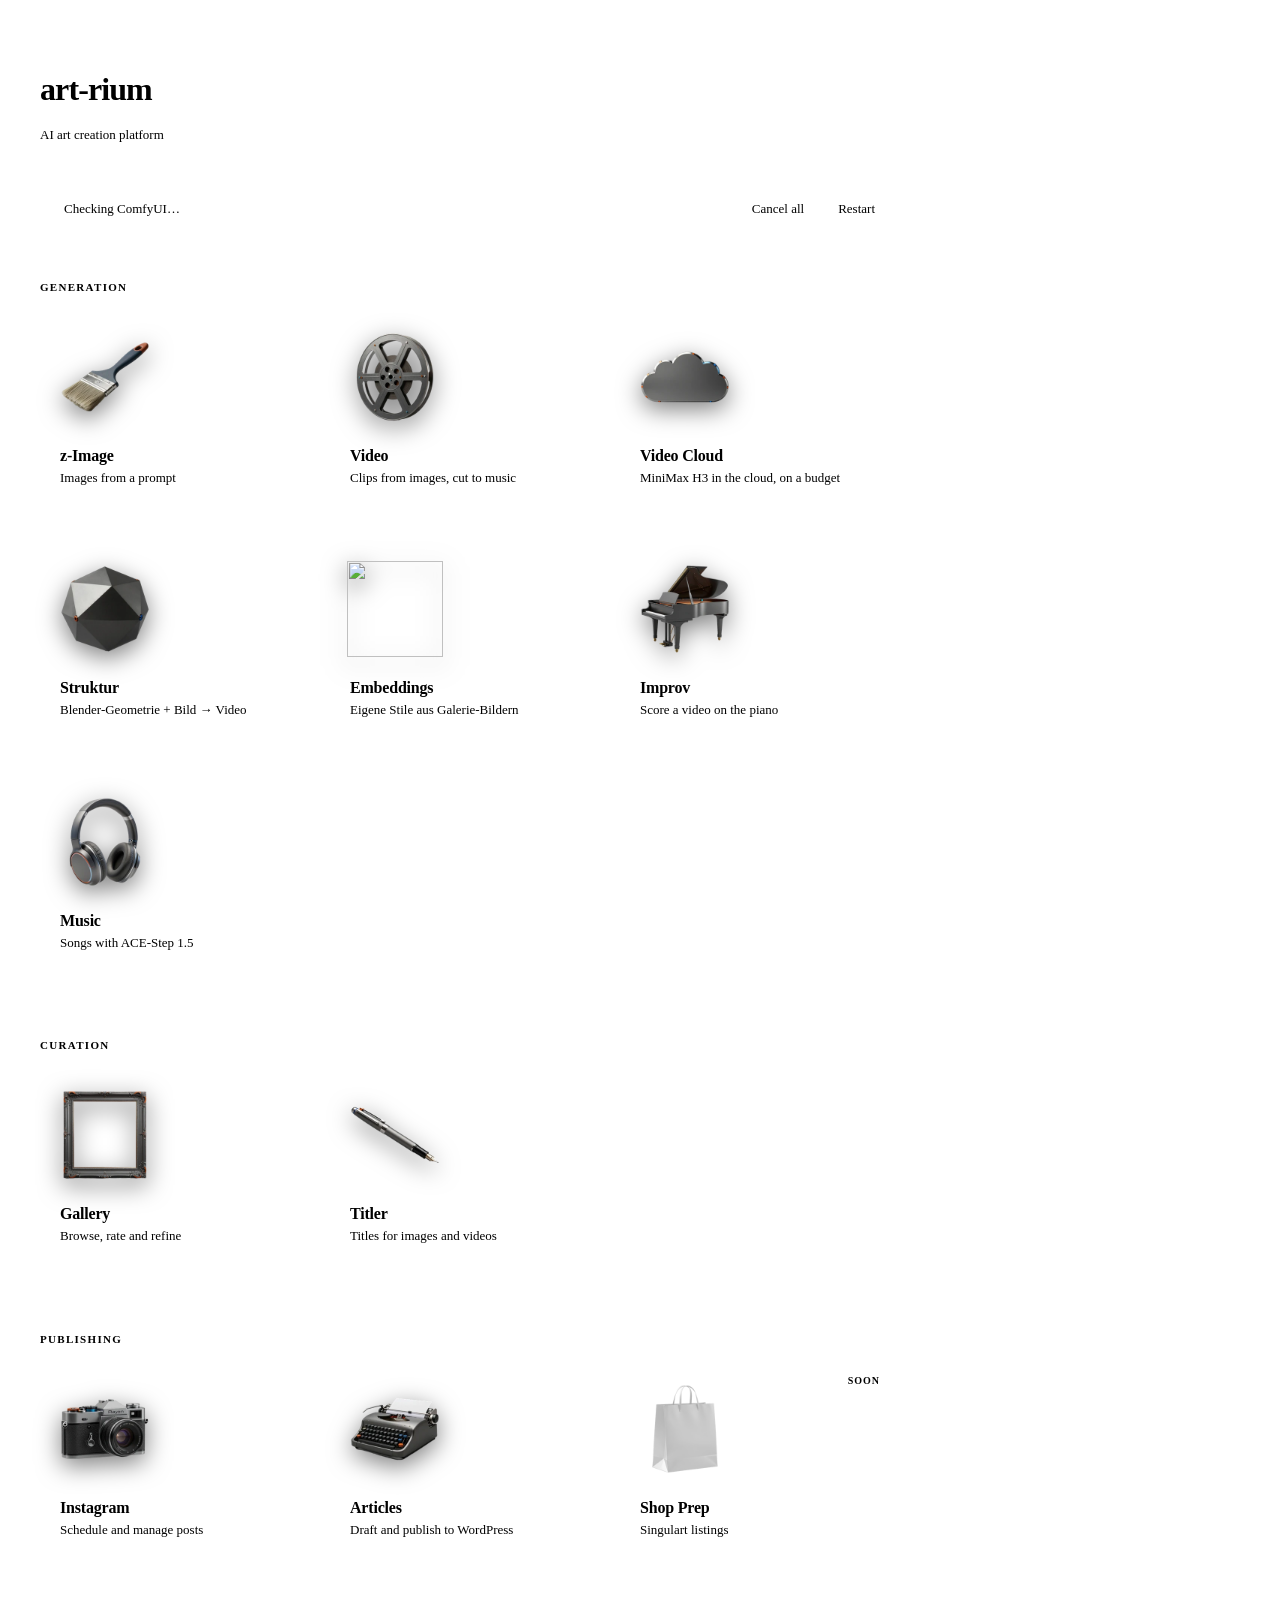
==== commit 2bd97c7a: "Give the hub AI-painted icon refresh and minimal dashboard tweaks Co-Authored-By: Claude Sonnet 5.5 " ====
--- a/frontends/dashboard/index.html
+++ b/frontends/dashboard/index.html
@@ -269,6 +269,11 @@
           <img class="tool-icon" src="icons/vace.webp" alt="" width="96" height="96">
           <span class="tool-name">Struktur</span>
           <span class="tool-desc">Blender-Geometrie + Bild → Video</span>
+        </a>
+        <a class="tool" href="/tools/embeddings/">
+          <img class="tool-icon" src="icons/embeddings.webp" alt="" width="96" height="96">
+          <span class="tool-name">Embeddings</span>
+          <span class="tool-desc">Eigene Stile aus Galerie-Bildern</span>
         </a>
         <a class="tool" href="/tools/improv/">
           <img class="tool-icon" src="icons/improv.webp" alt="" width="96" height="96">
@@ -542,9 +547,7 @@
     if (document.visibilityState === 'visible') refreshQueue();
   });
 
-  if ('serviceWorker' in navigator) {
-    navigator.serviceWorker.register('sw.js').catch(() => {});
-  }
+  ArtRium.registerSw();
 });
 </script>
 
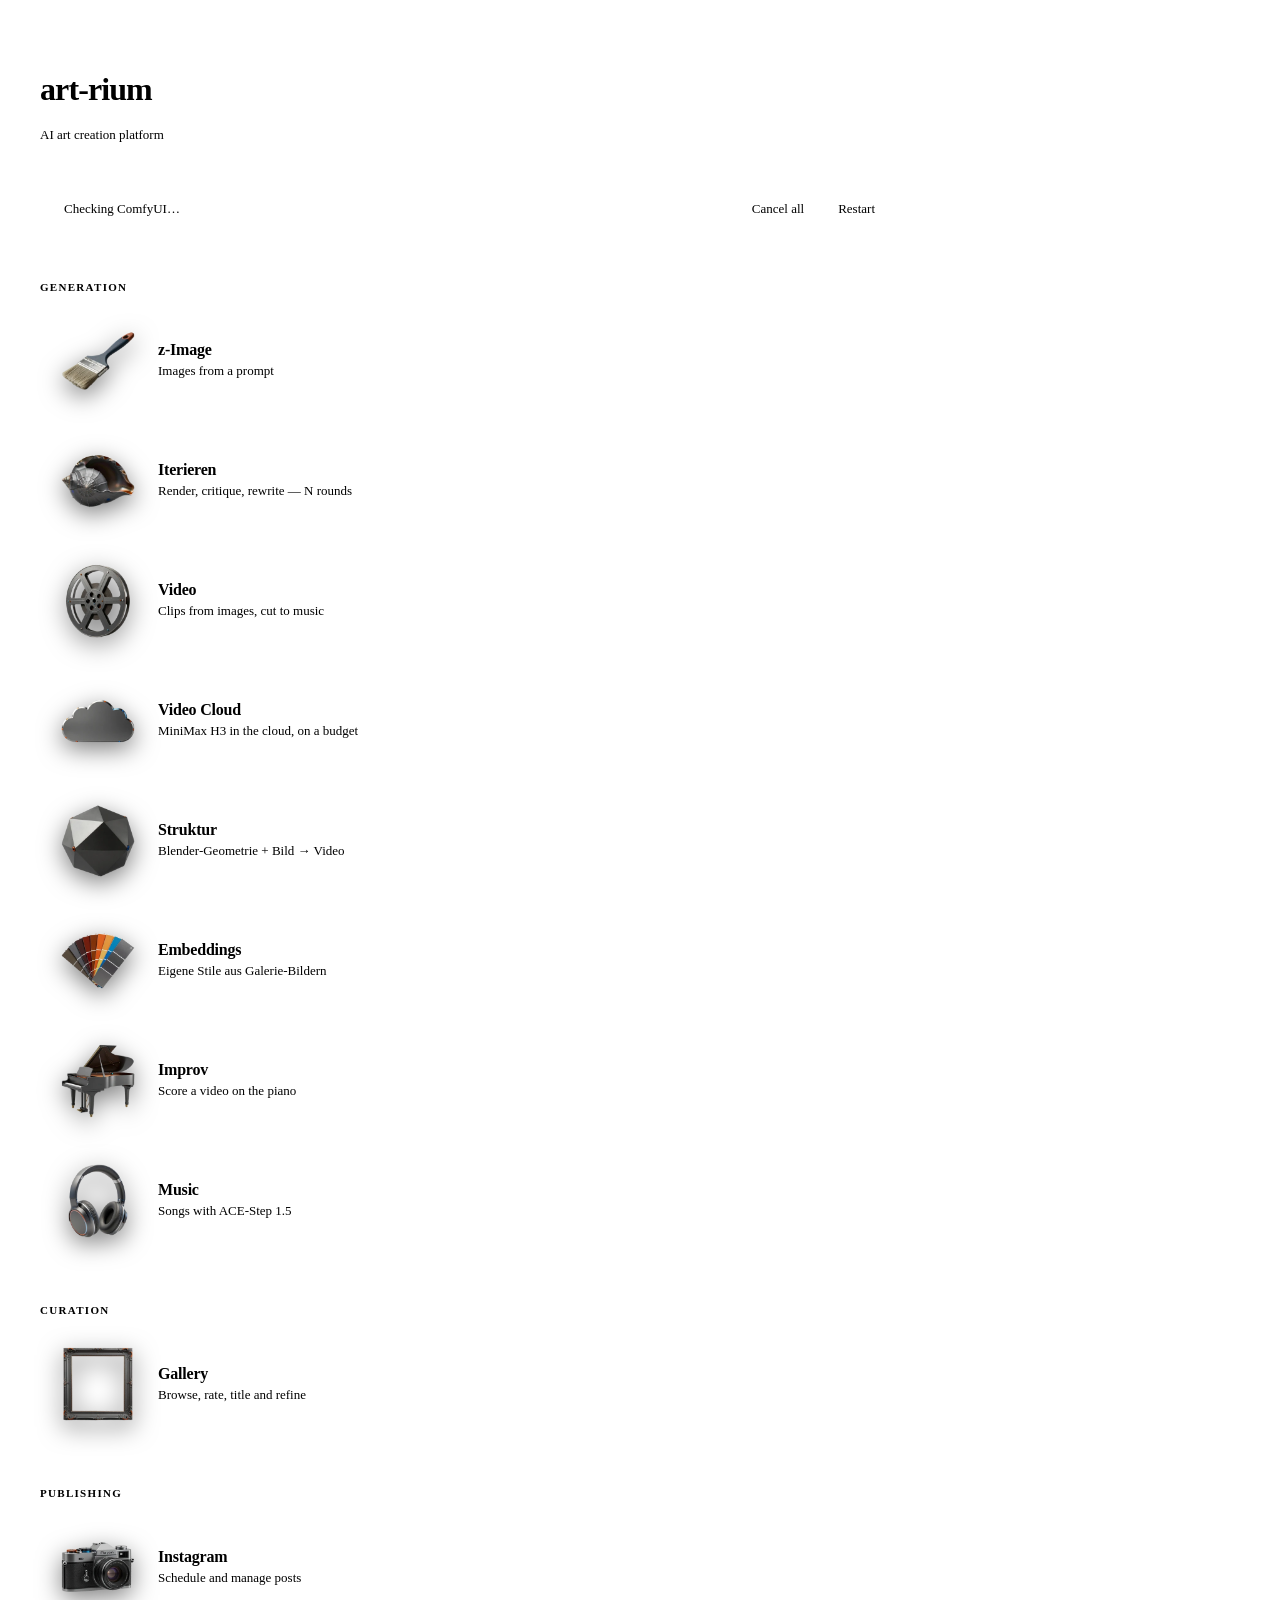
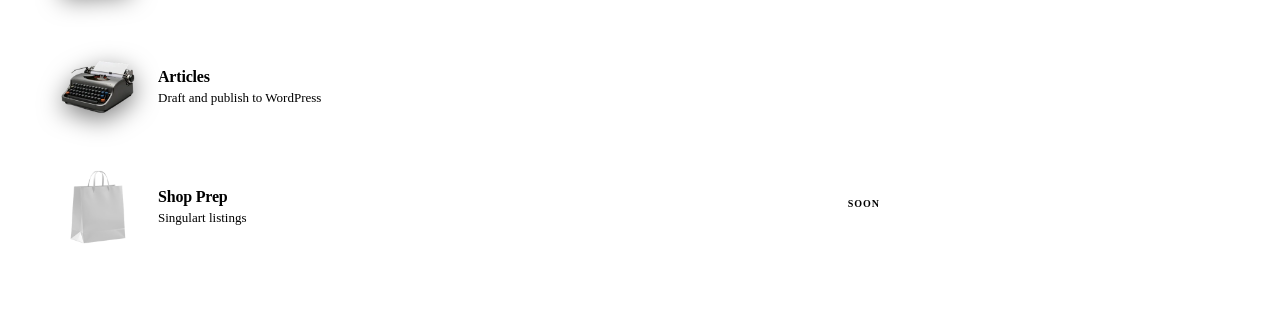
==== commit af3ebef6: "Remove Ernie Turbo image model; add iterate tool, drop titler/VACE, desktop layouts - Ernie Image Tu" ====
--- a/frontends/dashboard/index.html
+++ b/frontends/dashboard/index.html
@@ -53,14 +53,15 @@
        cut out and trimmed to the same square, so they stand free on the card —
        no frame, just a soft shadow under them to lift them off the surface. */
     .tools {
-      display: grid;
-      grid-template-columns: repeat(2, minmax(0, 1fr));
-      gap: 12px;
+      display: flex; flex-direction: column;
+      gap: 10px;
     }
     .tool {
       position: relative;
-      display: flex; flex-direction: column; align-items: flex-start;
-      padding: 18px 16px 16px;
+      /* One row per tool: icon on the left, name over description on the right. */
+      display: grid; grid-template-columns: auto minmax(0, 1fr);
+      column-gap: 16px; align-items: center;
+      padding: 12px 44px 12px 14px;
       /* A whisper of top light, like a lit plinth. */
       background: linear-gradient(180deg, rgba(255, 255, 255, 0.025), transparent 55%), var(--surface);
       border: 1px solid var(--border);
@@ -72,24 +73,23 @@
     }
     .tool-icon {
       display: block;
-      width: 76px; height: 76px;
-      margin: 0 0 18px -3px;
+      grid-row: 1 / span 2;
+      width: 64px; height: 64px;
       filter: drop-shadow(0 7px 12px rgba(0, 0, 0, 0.5));
       -webkit-user-drag: none;
       transition: transform 0.3s cubic-bezier(0.2, 0.8, 0.2, 1);
     }
-    .tool-name { font-size: 15px; font-weight: 650; letter-spacing: -0.2px; }
+    .tool-name { align-self: end; font-size: 15px; font-weight: 650; letter-spacing: -0.2px; }
     .tool-desc {
-      margin-top: 4px;
+      align-self: start; margin-top: 3px;
       font-size: 12.5px; line-height: 1.4; color: var(--text-dim);
       display: -webkit-box; -webkit-line-clamp: 2; -webkit-box-orient: vertical;
       overflow: hidden;
-      min-height: 2.8em;    /* always two lines, so a row never has a short tile */
     }
     /* The one place the accent shows on a tile: a quiet arrow on hover. */
     .tool::after {
       content: '→';
-      position: absolute; top: 16px; right: 16px;
+      position: absolute; top: 50%; right: 16px; margin-top: -9px;
       font-size: 15px; color: var(--accent);
       opacity: 0; transform: translateX(-4px);
       transition: opacity 0.2s, transform 0.2s;
@@ -114,9 +114,9 @@
       header { padding: 44px 32px 30px; }
       .brand h1 { font-size: 32px; }
       main { padding: 0 32px; gap: 40px; }
-      .tools { grid-template-columns: repeat(3, minmax(0, 1fr)); gap: 14px; }
-      .tool { padding: 22px 20px 20px; }
-      .tool-icon { width: 96px; height: 96px; margin-bottom: 22px; }
+      .tools { gap: 12px; }
+      .tool { padding: 14px 52px 14px 18px; column-gap: 20px; }
+      .tool-icon { width: 80px; height: 80px; }
       .tool-name { font-size: 16px; }
       .tool-desc { font-size: 13px; }
     }
@@ -255,6 +255,11 @@
           <span class="tool-name">z-Image</span>
           <span class="tool-desc">Images from a prompt</span>
         </a>
+        <a class="tool" href="/tools/iterate/">
+          <img class="tool-icon" src="icons/iterate.webp" alt="" width="96" height="96">
+          <span class="tool-name">Iterieren</span>
+          <span class="tool-desc">Render, critique, rewrite — N rounds</span>
+        </a>
         <a class="tool" href="/tools/video/">
           <img class="tool-icon" src="icons/video.webp" alt="" width="96" height="96">
           <span class="tool-name">Video</span>
@@ -294,12 +299,7 @@
         <a class="tool" href="/tools/gallery/">
           <img class="tool-icon" src="icons/gallery.webp" alt="" width="96" height="96">
           <span class="tool-name">Gallery</span>
-          <span class="tool-desc">Browse, rate and refine</span>
-        </a>
-        <a class="tool" href="/tools/titler/">
-          <img class="tool-icon" src="icons/titler.webp" alt="" width="96" height="96">
-          <span class="tool-name">Titler</span>
-          <span class="tool-desc">Titles for images and videos</span>
+          <span class="tool-desc">Browse, rate, title and refine</span>
         </a>
       </div>
     </section>
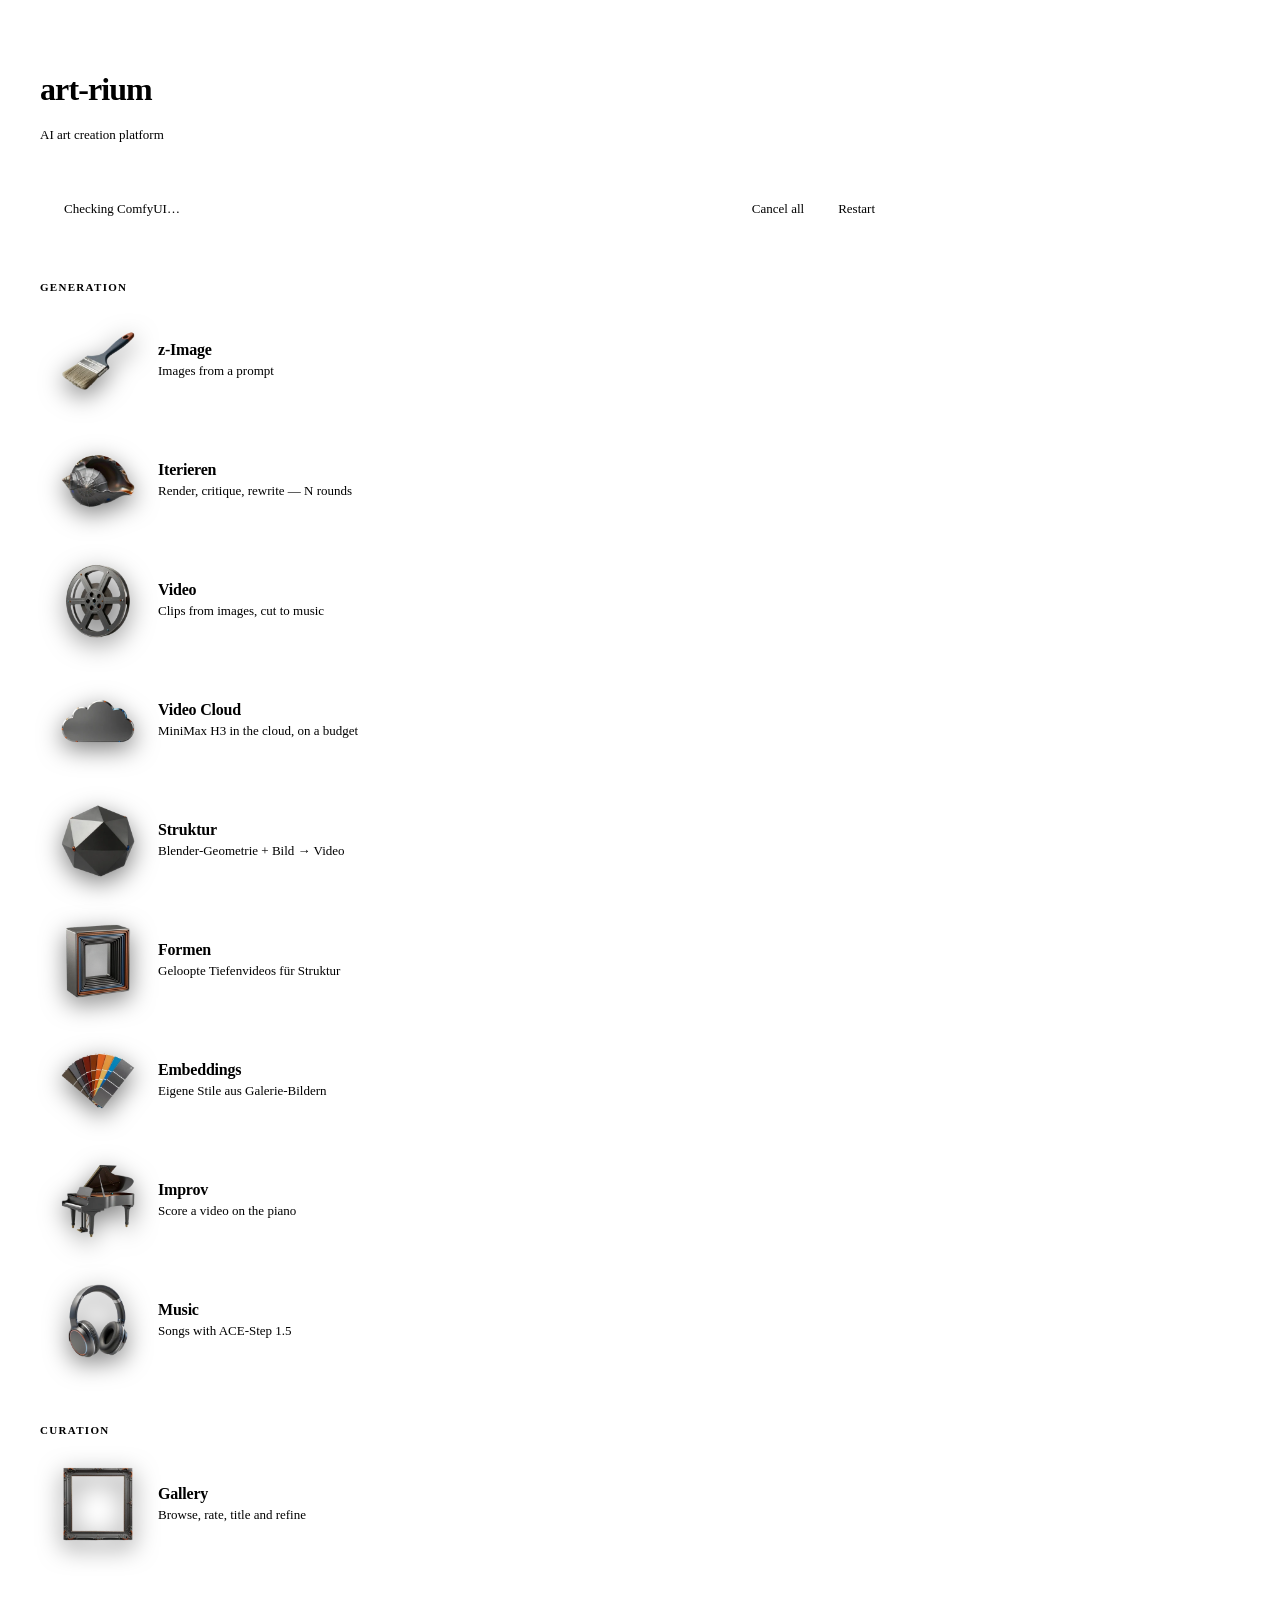
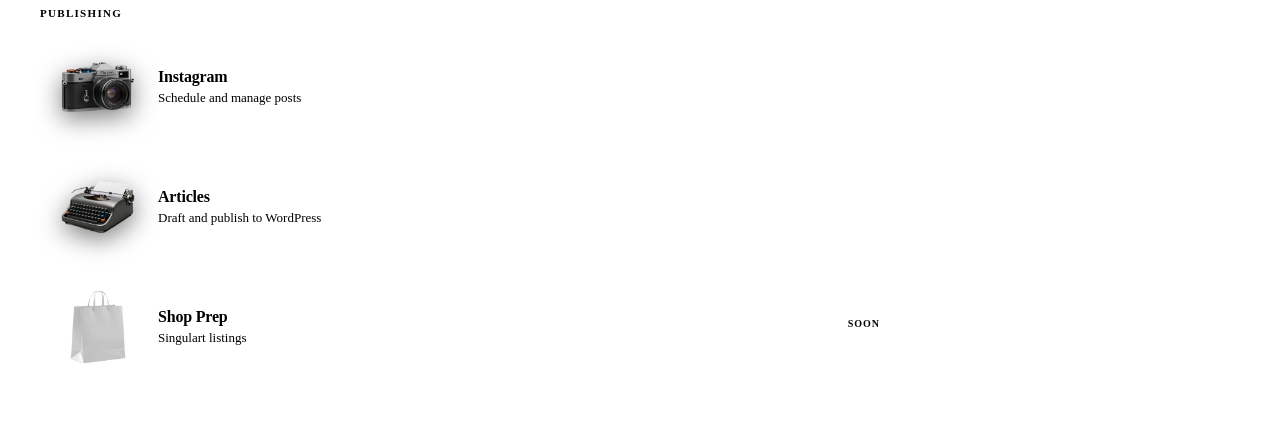
==== commit b99790d8: "Add Formen: generated looping depth tracks + masks for Struktur New /tools/forms/ editor: a WebGL2 S" ====
--- a/frontends/dashboard/index.html
+++ b/frontends/dashboard/index.html
@@ -274,6 +274,11 @@
           <img class="tool-icon" src="icons/vace.webp" alt="" width="96" height="96">
           <span class="tool-name">Struktur</span>
           <span class="tool-desc">Blender-Geometrie + Bild → Video</span>
+        </a>
+        <a class="tool" href="/tools/forms/">
+          <img class="tool-icon" src="icons/forms.webp" alt="" width="96" height="96">
+          <span class="tool-name">Formen</span>
+          <span class="tool-desc">Geloopte Tiefenvideos für Struktur</span>
         </a>
         <a class="tool" href="/tools/embeddings/">
           <img class="tool-icon" src="icons/embeddings.webp" alt="" width="96" height="96">
